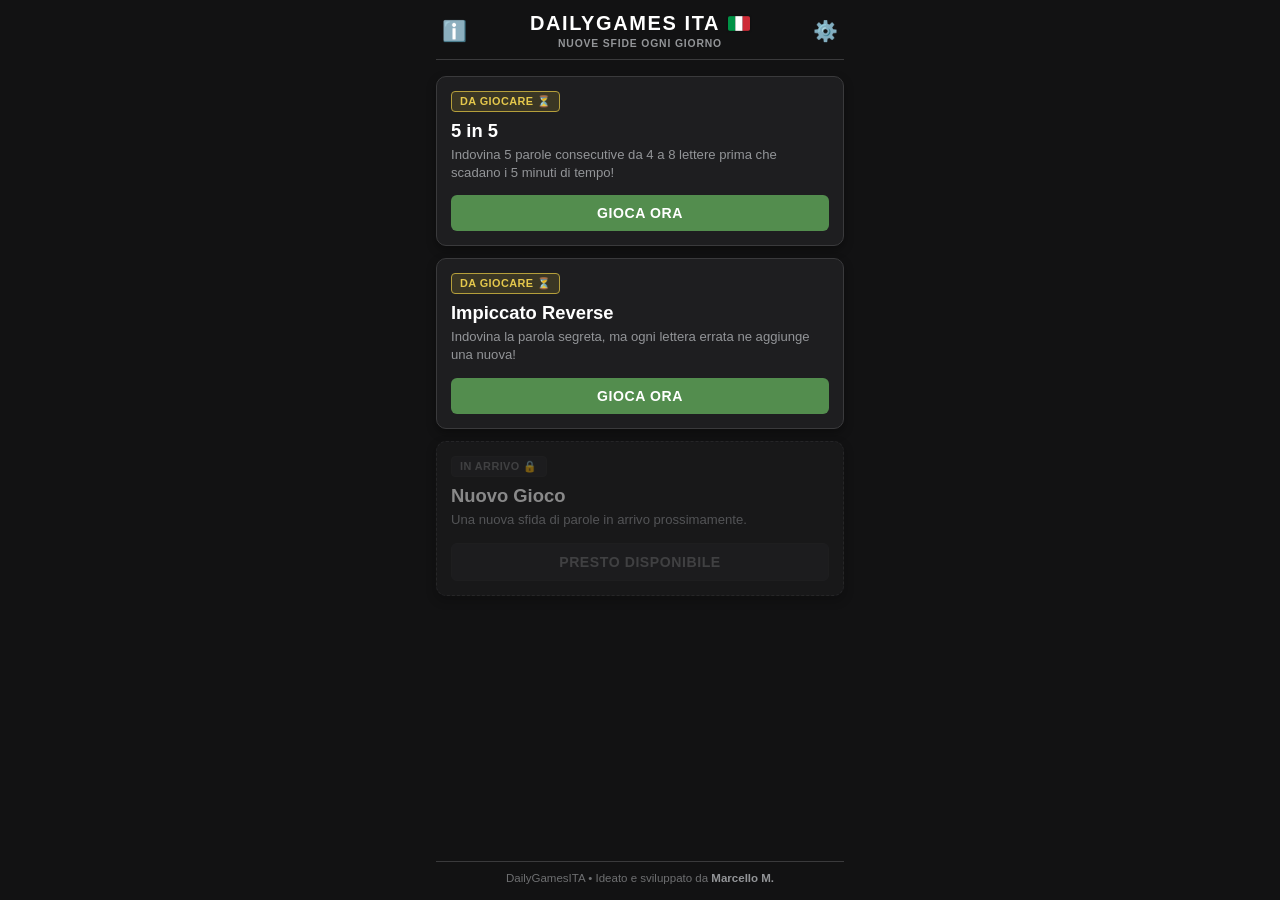
==== index.html @ c3cf630a "Version1.0.0" ====
<!DOCTYPE html>
<html lang="it">
<head>
  <meta charset="UTF-8">
  <meta name="viewport" content="width=device-width, initial-scale=1.0, maximum-scale=1.0, user-scalable=no">
  <title>DailyGamesITA - Giochi di Parole Quotidiani</title>
  <meta name="description" content="I migliori giochi di parole quotidiani in italiano. Sfida la tua mente ogni giorno con 5 in 5 e Impiccato Reverse.">
  <meta name="theme-color" content="#121213">
  <link rel="stylesheet" href="style.css">
</head>
<body>
  <div id="app-container">
    <!-- HEADER -->
    <header>
      <div class="header-left header-col">
        <button id="btn-about" class="icon-btn" aria-label="Informazioni sul portale">ℹ️</button>
      </div>
      <div class="header-center">
        <h1 class="logo">
          DAILYGAMES ITA
          <svg class="flag-icon" viewBox="0 0 3 2" width="22" height="15" aria-label="Italia" role="img">
            <rect width="1" height="2" fill="#009246" />
            <rect x="1" width="1" height="2" fill="#ffffff" />
            <rect x="2" width="1" height="2" fill="#ce2b37" />
          </svg>
        </h1>
        <span class="site-tag">NUOVE SFIDE OGNI GIORNO</span>
      </div>
      <div class="header-right header-col">
        <button id="btn-settings" class="icon-btn" aria-label="Impostazioni portale">⚙️</button>
      </div>
    </header>

    <!-- GRIGLIA GIOCHI MINIMAL -->
    <main class="games-grid">
      <!-- GIOCO 1: 5 IN 5 -->
      <article class="game-card" id="card-5in5">
        <div class="card-header">
          <span class="game-badge badge-pending" id="badge-5in5">DA GIOCARE ⏳</span>
        </div>
        <div class="card-body">
          <h2 class="game-title">5 in 5</h2>
          <p class="game-desc">
            Indovina 5 parole consecutive da 4 a 8 lettere prima che scadano i 5 minuti di tempo!
          </p>
        </div>
        <div class="card-footer">
          <a href="5in5/index.html" class="btn-play">GIOCA ORA</a>
        </div>
      </article>

      <!-- GIOCO 2: IMPICCATO REVERSE -->
      <article class="game-card" id="card-impiccato">
        <div class="card-header">
          <span class="game-badge badge-pending" id="badge-impiccato">DA GIOCARE ⏳</span>
        </div>
        <div class="card-body">
          <h2 class="game-title">Impiccato Reverse</h2>
          <p class="game-desc">
            Indovina la parola segreta, ma ogni lettera errata ne aggiunge una nuova!
          </p>
        </div>
        <div class="card-footer">
          <a href="impiccato-reverse/index.html" class="btn-play">GIOCA ORA</a>
        </div>
      </article>

      <!-- GIOCO 3: PROSSIMAMENTE -->
      <article class="game-card card-disabled">
        <div class="card-header">
          <span class="game-badge badge-coming">IN ARRIVO 🔒</span>
        </div>
        <div class="card-body">
          <h2 class="game-title">Nuovo Gioco</h2>
          <p class="game-desc">
            Una nuova sfida di parole in arrivo prossimamente.
          </p>
        </div>
        <div class="card-footer">
          <button class="btn-play btn-disabled" disabled>PRESTO DISPONIBILE</button>
        </div>
      </article>
    </main>

    <!-- FOOTER -->
    <footer>
      <p class="footer-text">
        DailyGamesITA • Ideato e sviluppato da <strong>Marcello M.</strong>
      </p>
    </footer>
  </div>

  <!-- TOAST NOTIFICHE -->
  <div id="toast-container" class="toast-container"></div>

  <!-- MODALE INFORMAZIONI PORTALE -->
  <div id="modal-about" class="modal-overlay hidden">
    <div class="modal-card">
      <div class="modal-header">
        <h2>Informazioni su DailyGamesITA</h2>
        <button class="btn-close-modal" data-close="modal-about">&times;</button>
      </div>
      <div class="modal-body">
        <p><strong>DailyGamesITA</strong> è un portale indipendente dedicato ai giochi di parole quotidiani in lingua italiana.</p>
        <hr class="modal-divider">
        <p><strong>Versione Hub:</strong> 1.0.0</p>
        <p><strong>Autore:</strong> Marcello M.</p>
        <p><strong>Contatti & Segnalazioni:</strong> <a href="mailto:cinqueincinque@gmail.com" class="link-contact">cinqueincinque@gmail.com</a></p>
        <hr class="modal-divider">
        <p class="modal-note">Tutti i progressi e le statistiche vengono salvati in locale nel tuo browser per garantirti la massima privacy e velocità.</p>
      </div>
      <div class="modal-footer">
        <button class="btn-primary" data-close="modal-about">CHIUDI</button>
      </div>
    </div>
  </div>

  <!-- MODALE IMPOSTAZIONI HUB (PROMEMORIA CENTRALIZZATO) -->
  <div id="modal-settings" class="modal-overlay hidden">
    <div class="modal-card">
      <div class="modal-header">
        <h2>⚙️ Impostazioni Portale</h2>
        <button class="btn-close-modal" data-close="modal-settings">&times;</button>
      </div>
      <div class="modal-body">
        <h3>🔔 Promemoria Giornaliero</h3>
        <p>Ricevi una notifica ogni giorno per ricordarti di giocare alle nuove sfide di parole!</p>
        
        <div class="reminder-setting-group">
          <label for="reminder-time"><strong>Orario promemoria:</strong></label>
          <input type="time" id="reminder-time" class="time-input" value="09:00">
        </div>

        <div class="reminder-status-box" id="reminder-status-text">
          Stato: <span>Disattivato</span>
        </div>

        <div class="reminder-actions-group">
          <button id="btn-toggle-reminder" class="btn-primary">ATTIVA PROMEMORIA</button>
        </div>
      </div>
      <div class="modal-footer">
        <button class="btn-secondary" data-close="modal-settings">CHIUDI</button>
      </div>
    </div>
  </div>

  <!-- SCRIPT DI CONTROLLO STATO GIOCHI & NOTIFICHE -->
  <script>
    (() => {
      "use strict";

      const REMINDER_KEY = "dailygames_reminder_config";

      const btnAbout = document.getElementById("btn-about");
      const btnSettings = document.getElementById("btn-settings");
      const modalAbout = document.getElementById("modal-about");
      const modalSettings = document.getElementById("modal-settings");
      const toastContainer = document.getElementById("toast-container");

      const reminderTimeInput = document.getElementById("reminder-time");
      const reminderStatusText = document.getElementById("reminder-status-text");
      const btnToggleReminder = document.getElementById("btn-toggle-reminder");

      function showToast(msg) {
        if (!toastContainer) return;
        const toast = document.createElement("div");
        toast.className = "toast";
        toast.textContent = msg;
        toastContainer.appendChild(toast);
        setTimeout(() => toast.remove(), 2500);
      }

      // Gestione apertura/chiusura modali
      if (btnAbout && modalAbout) {
        btnAbout.addEventListener("click", () => modalAbout.classList.remove("hidden"));
      }
      if (btnSettings && modalSettings) {
        btnSettings.addEventListener("click", () => modalSettings.classList.remove("hidden"));
      }

      document.querySelectorAll("[data-close]").forEach((btn) => {
        btn.addEventListener("click", (e) => {
          const targetModalId = e.currentTarget.getAttribute("data-close");
          const targetModal = document.getElementById(targetModalId);
          if (targetModal) targetModal.classList.add("hidden");
        });
      });

      // Gestione Promemoria Centralizzato
      function getReminderConfig() {
        try {
          return JSON.parse(localStorage.getItem(REMINDER_KEY) || '{"enabled":false,"time":"09:00"}');
        } catch (e) {
          return { enabled: false, time: "09:00" };
        }
      }

      function saveReminderConfig(config) {
        localStorage.setItem(REMINDER_KEY, JSON.stringify(config));
      }

      function updateReminderUI(enabled, time) {
        if (!reminderStatusText || !btnToggleReminder) return;
        if (enabled) {
          reminderStatusText.className = "reminder-status-box active";
          reminderStatusText.innerHTML = `Stato: <span>Attivo (ore ${time})</span>`;
          btnToggleReminder.textContent = "DISATTIVA PROMEMORIA";
          btnToggleReminder.classList.remove("btn-primary");
          btnToggleReminder.classList.add("btn-danger");
        } else {
          reminderStatusText.className = "reminder-status-box";
          reminderStatusText.innerHTML = "Stato: <span>Disattivato</span>";
          btnToggleReminder.textContent = "ATTIVA PROMEMORIA";
          btnToggleReminder.classList.remove("btn-danger");
          btnToggleReminder.classList.add("btn-primary");
        }
      }

      function initReminders() {
        const config = getReminderConfig();
        if (reminderTimeInput) {
          reminderTimeInput.value = config.time || "09:00";
          reminderTimeInput.addEventListener("change", () => {
            const current = getReminderConfig();
            current.time = reminderTimeInput.value || "09:00";
            saveReminderConfig(current);
            if (current.enabled) {
              updateReminderUI(true, current.time);
              showToast(`Orario promemoria aggiornato alle ${current.time}`);
            }
          });
        }

        updateReminderUI(config.enabled, config.time || "09:00");

        if (btnToggleReminder) {
          btnToggleReminder.addEventListener("click", async () => {
            const current = getReminderConfig();
            if (!current.enabled) {
              if (!("Notification" in window)) {
                showToast("Notifiche non supportate da questo browser.");
                return;
              }

              let permission = Notification.permission;
              if (permission !== "granted") {
                permission = await Notification.requestPermission();
              }

              if (permission === "granted") {
                current.enabled = true;
                current.time = reminderTimeInput ? reminderTimeInput.value : "09:00";
                saveReminderConfig(current);
                updateReminderUI(true, current.time);
                showToast("Promemoria giornaliero attivato! 🔔");
              } else {
                showToast("Permesso notifiche non concesso nel browser.");
              }
            } else {
              current.enabled = false;
              saveReminderConfig(current);
              updateReminderUI(false, current.time || "09:00");
              showToast("Promemoria disattivato.");
            }
          });
        }
      }

      // Sincronizzazione dinamica dello stato giornaliero da localStorage
      function checkGamesStatus() {
        const todayISO = new Date().toISOString().slice(0, 10);
        const startDate = new Date("2026-01-01T00:00:00");
        const now = new Date();
        const diffTime = Math.abs(now.getTime() - startDate.getTime());
        const currentDayNumber = Math.floor(diffTime / (1000 * 60 * 60 * 24)) + 1;

        // 1. Controllo 5 in 5
        try {
          const stats5 = JSON.parse(localStorage.getItem("cinque_in_cinque_stats") || "{}");
          const badge5 = document.getElementById("badge-5in5");
          const save5 = JSON.parse(localStorage.getItem(`cinque_save_day_${currentDayNumber}`) || "null");

          if (badge5) {
            if (stats5.history && stats5.history[todayISO]) {
              if (stats5.history[todayISO].won) {
                badge5.textContent = "COMPLETATO 🏆";
                badge5.className = "game-badge badge-won";
              } else {
                badge5.textContent = "COMPLETATO ✅";
                badge5.className = "game-badge badge-played";
              }
            } else if (save5 && !save5.isGameOver && (save5.isTimerStarted || save5.currentRoundIndex > 0 || (save5.roundAttempts && save5.roundAttempts.some(a => a > 0)))) {
              badge5.textContent = "IN CORSO 🟡";
              badge5.className = "game-badge badge-progress";
            } else {
              badge5.textContent = "DA GIOCARE ⏳";
              badge5.className = "game-badge badge-pending";
            }
          }
        } catch (e) {}

        // 2. Controllo Impiccato Reverse
        try {
          const settings = JSON.parse(localStorage.getItem("impiccato_reverse_settings") || '{"wordLength":5}');
          const len = settings.wordLength || 5;
          const statsImp = JSON.parse(localStorage.getItem(`impiccato_reverse_stats_len_${len}`) || "{}");
          const badgeImp = document.getElementById("badge-impiccato");
          const saveImp = JSON.parse(localStorage.getItem(`impiccato_reverse_save_day_${currentDayNumber}_len_${len}`) || "null");

          if (badgeImp) {
            if (statsImp.history && statsImp.history[todayISO]) {
              if (statsImp.history[todayISO].won) {
                badgeImp.textContent = "COMPLETATO 🏆";
                badgeImp.className = "game-badge badge-won";
              } else {
                badgeImp.textContent = "COMPLETATO ✅";
                badgeImp.className = "game-badge badge-played";
              }
            } else if (saveImp && !saveImp.isGameOver && (saveImp.activeWordsCount > 1 || (saveImp.guessedLetters && saveImp.guessedLetters.length > 0) || (saveImp.missedLetters && saveImp.missedLetters.length > 0))) {
              badgeImp.textContent = "IN CORSO 🟡";
              badgeImp.className = "game-badge badge-progress";
            } else {
              badgeImp.textContent = "DA GIOCARE ⏳";
              badgeImp.className = "game-badge badge-pending";
            }
          }
        } catch (e) {}
      }

      initReminders();
      checkGamesStatus();
    })();
  </script>
</body>
</html>
---- style.css ----
/* ==========================================================================
   DAILYGAMES ITA - STYLESHEET LANDING PAGE (style.css)
   Mobile-first, Dark Theme Minimal
   ========================================================================== */

:root {
  --bg-primary: #121213;
  --bg-surface: #1e1e20;
  --bg-surface-elevated: #272729;

  --text-primary: #ffffff;
  --text-secondary: #939598;
  --text-muted: #6e6f71;

  --color-green: #538d4e;
  --color-green-hover: #447740;
  --color-yellow: #b59f3b;
  --color-fail: #e74c3c;

  --border-color: #3a3a3c;
  --border-subtle: #2a2a2c;

  --font-family: -apple-system, BlinkMacSystemFont, "Segoe UI", Roboto, Helvetica, Arial, sans-serif;
}

* {
  box-sizing: border-box;
  margin: 0;
  padding: 0;
  user-select: none;
  -webkit-user-select: none;
}

html, body {
  background-color: var(--bg-primary);
  color: var(--text-primary);
  font-family: var(--font-family);
  min-height: 100vh;
  min-height: 100dvh;
  margin: 0;
  padding: 0;
}

body {
  display: flex;
  justify-content: center;
  align-items: flex-start;
}

/* CONTENITORE PRINCIPALE */
#app-container {
  width: 100%;
  max-width: 440px;
  min-height: 100vh;
  min-height: 100dvh;
  display: flex;
  flex-direction: column;
  justify-content: space-between;
  padding: 12px 16px 16px 16px;
}

/* ==========================================================================
   HEADER CENTRATO
   ========================================================================== */
header {
  display: flex;
  align-items: center;
  justify-content: space-between;
  border-bottom: 1px solid var(--border-color);
  padding-bottom: 10px;
  width: 100%;
}

.header-col {
  flex: 1;
  display: flex;
  align-items: center;
}

.header-left {
  justify-content: flex-start;
}

.header-right {
  justify-content: flex-end;
}

.header-center {
  flex: 3;
  display: flex;
  flex-direction: column;
  align-items: center;
  justify-content: center;
  text-align: center;
}

.logo {
  font-size: 1.25rem;
  font-weight: 900;
  letter-spacing: 0.08em;
  color: var(--text-primary);
  line-height: 1.1;
  margin: 0;
  white-space: nowrap;
  display: inline-flex;
  align-items: center;
  gap: 8px;
}

.flag-icon {
  border-radius: 2px;
  box-shadow: 0 0 2px rgba(0, 0, 0, 0.5);
  display: inline-block;
  vertical-align: middle;
}

.site-tag {
  font-size: 0.65rem;
  font-weight: 700;
  color: var(--text-secondary);
  letter-spacing: 0.08em;
  margin-top: 4px;
  text-transform: uppercase;
}

.icon-btn {
  background: none;
  border: none;
  font-size: 1.25rem;
  cursor: pointer;
  padding: 6px;
  border-radius: 6px;
  transition: background 0.2s ease, transform 0.1s ease;
}

.icon-btn:hover {
  background: var(--bg-surface-elevated);
}

.icon-btn:active {
  transform: scale(0.95);
}

/* ==========================================================================
   GRIGLIA GIOCHI MINIMAL
   ========================================================================== */
.games-grid {
  display: flex;
  flex-direction: column;
  gap: 12px;
  margin: 16px 0;
  flex: 1;
}

.game-card {
  background-color: var(--bg-surface);
  border: 1px solid var(--border-color);
  border-radius: 10px;
  padding: 14px;
  display: flex;
  flex-direction: column;
  gap: 8px;
  box-shadow: 0 4px 10px rgba(0, 0, 0, 0.35);
  transition: border-color 0.2s ease;
}

.game-card:hover {
  border-color: #555558;
}

.card-header {
  display: flex;
  align-items: center;
  justify-content: flex-start;
}

.game-badge {
  font-size: 0.68rem;
  font-weight: 800;
  padding: 3px 8px;
  border-radius: 4px;
  letter-spacing: 0.04em;
  text-transform: uppercase;
  transition: all 0.2s ease;
}

/* BADGE STATI GIOCO */
.badge-pending {
  background-color: rgba(181, 159, 59, 0.18);
  color: #e5c84c;
  border: 1px solid var(--color-yellow);
}

.badge-progress {
  background-color: rgba(181, 159, 59, 0.12);
  color: var(--color-yellow);
  border: 1px solid var(--color-yellow);
}

.badge-won {
  background-color: var(--color-green);
  color: #ffffff;
  border: 1px solid var(--color-green);
  box-shadow: 0 0 6px rgba(83, 141, 78, 0.35);
}

.badge-played {
  background-color: rgba(83, 141, 78, 0.12);
  color: #6aaa64;
  border: 1px solid var(--color-green);
}

.badge-coming {
  background-color: var(--bg-surface-elevated);
  color: var(--text-muted);
  border: 1px solid var(--border-subtle);
}

.card-body {
  display: flex;
  flex-direction: column;
  gap: 4px;
}

.game-title {
  font-size: 1.15rem;
  font-weight: 800;
  color: var(--text-primary);
}

.game-desc {
  font-size: 0.82rem;
  color: var(--text-secondary);
  line-height: 1.35;
}

.card-footer {
  margin-top: 6px;
}

.btn-play {
  display: block;
  width: 100%;
  padding: 10px;
  background-color: var(--color-green);
  border: none;
  border-radius: 6px;
  color: #ffffff;
  font-size: 0.88rem;
  font-weight: 800;
  letter-spacing: 0.04em;
  text-align: center;
  text-decoration: none;
  cursor: pointer;
  transition: background-color 0.2s ease, transform 0.1s ease;
}

.btn-play:hover {
  background-color: var(--color-green-hover);
}

.btn-play:active {
  transform: scale(0.99);
}

/* CARD IN ARRIVO */
.card-disabled {
  opacity: 0.5;
  border-style: dashed;
}

.card-disabled:hover {
  border-color: var(--border-color);
}

.btn-disabled {
  background-color: var(--bg-surface-elevated) !important;
  color: var(--text-muted) !important;
  cursor: not-allowed;
  border: 1px solid var(--border-subtle);
}

/* ==========================================================================
   FOOTER
   ========================================================================== */
footer {
  border-top: 1px solid var(--border-color);
  padding-top: 10px;
  margin-top: 6px;
  text-align: center;
}

.footer-text {
  font-size: 0.72rem;
  color: var(--text-muted);
}

.footer-text strong {
  color: var(--text-secondary);
}

/* ==========================================================================
   TOAST NOTIFICHE
   ========================================================================== */
.toast-container {
  position: fixed;
  top: 10%;
  left: 50%;
  transform: translateX(-50%);
  z-index: 3000;
  display: flex;
  flex-direction: column;
  gap: 6px;
  pointer-events: none;
}

.toast {
  background-color: #ffffff;
  color: #121213;
  padding: 8px 14px;
  border-radius: 4px;
  font-weight: 700;
  font-size: 0.85rem;
  box-shadow: 0 4px 12px rgba(0, 0, 0, 0.5);
  animation: fadeInOut 2.2s forwards;
}

/* ==========================================================================
   MODALI
   ========================================================================== */
.modal-overlay {
  position: fixed;
  top: 0;
  left: 0;
  width: 100%;
  height: 100%;
  background: rgba(0, 0, 0, 0.8);
  backdrop-filter: blur(5px);
  display: flex;
  align-items: center;
  justify-content: center;
  z-index: 2000;
  padding: 16px;
}

.modal-overlay.hidden {
  display: none !important;
}

.modal-card {
  background-color: var(--bg-surface);
  border: 1px solid var(--border-color);
  border-radius: 10px;
  width: 100%;
  max-width: 380px;
  padding: 16px;
  box-shadow: 0 10px 30px rgba(0, 0, 0, 0.8);
}

.modal-header {
  display: flex;
  justify-content: space-between;
  align-items: center;
  margin-bottom: 10px;
}

.modal-header h2 {
  font-size: 1.1rem;
  font-weight: 800;
}

.btn-close-modal {
  background: none;
  border: none;
  font-size: 1.4rem;
  color: var(--text-secondary);
  cursor: pointer;
}

.modal-body {
  font-size: 0.86rem;
  line-height: 1.45;
  color: #d1d2d4;
}

.modal-body h3 {
  font-size: 0.95rem;
  font-weight: 800;
  color: var(--text-primary);
  margin-bottom: 4px;
}

.modal-divider {
  border: 0;
  border-top: 1px solid var(--border-color);
  margin: 10px 0;
}

.link-contact {
  color: var(--color-green);
  font-weight: 700;
  text-decoration: none;
}

.link-contact:hover {
  text-decoration: underline;
}

.modal-note {
  font-size: 0.78rem;
  font-style: italic;
  color: var(--text-secondary);
  margin-top: 6px;
}

/* IMPOSTAZIONI PROMEMORIA */
.reminder-setting-group {
  margin: 10px 0 8px 0;
  display: flex;
  flex-direction: column;
  gap: 6px;
}

.time-input {
  background-color: var(--bg-surface-elevated);
  border: 1px solid var(--border-color);
  color: #ffffff;
  padding: 8px 12px;
  border-radius: 6px;
  font-size: 1rem;
  font-weight: 700;
  width: 100%;
}

.reminder-status-box {
  background-color: var(--bg-surface-elevated);
  padding: 8px 12px;
  border-radius: 6px;
  font-size: 0.85rem;
  margin-bottom: 10px;
  border: 1px solid var(--border-subtle);
}

.reminder-status-box span {
  font-weight: 800;
  color: var(--color-yellow);
}

.reminder-status-box.active span {
  color: var(--color-green);
}

.modal-footer {
  margin-top: 14px;
}

.btn-primary {
  width: 100%;
  padding: 10px;
  background-color: var(--color-green);
  border: none;
  border-radius: 6px;
  color: #ffffff;
  font-weight: 800;
  font-size: 0.88rem;
  cursor: pointer;
  transition: background-color 0.2s ease;
}

.btn-primary:hover {
  background-color: var(--color-green-hover);
}

.btn-secondary {
  width: 100%;
  padding: 10px;
  background-color: var(--bg-surface-elevated);
  border: 1px solid var(--border-color);
  border-radius: 6px;
  color: var(--text-secondary);
  font-size: 0.85rem;
  font-weight: 700;
  cursor: pointer;
}

.btn-secondary:hover {
  background-color: #38383a;
  color: #fff;
}

/* ANIMAZIONI */
@keyframes fadeInOut {
  0% { opacity: 0; transform: translateY(-8px); }
  15% { opacity: 1; transform: translateY(0); }
  75% { opacity: 1; transform: translateY(0); }
  100% { opacity: 0; transform: translateY(-8px); }
}
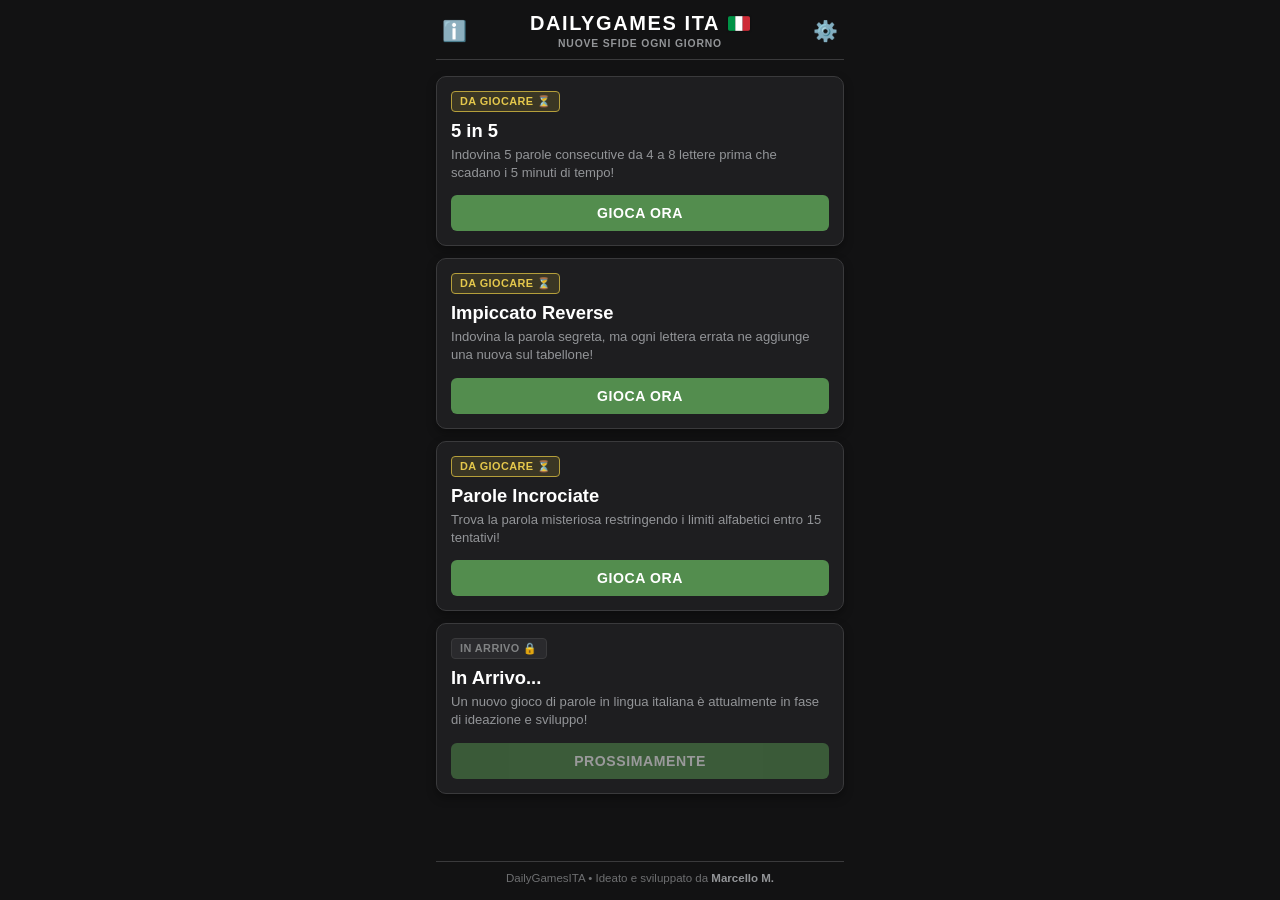
==== commit fa6c3e3e: "Add files via upload" ====
--- a/index.html
+++ b/index.html
@@ -3,10 +3,38 @@
 <head>
   <meta charset="UTF-8">
   <meta name="viewport" content="width=device-width, initial-scale=1.0, maximum-scale=1.0, user-scalable=no">
-  <title>DailyGamesITA - Giochi di Parole Quotidiani</title>
-  <meta name="description" content="I migliori giochi di parole quotidiani in italiano. Sfida la tua mente ogni giorno con 5 in 5 e Impiccato Reverse.">
+  <title>DailyGamesITA - Giochi di Parole Quotidiani in Italiano</title>
+  <meta name="description" content="DailyGamesITA è il portale italiano dei giochi di parole giornalieri: mettiti alla prova ogni giorno con 5 in 5, Impiccato Reverse e Parole Incrociate. Nuove sfide ogni giorno!">
+  <meta name="keywords" content="daily games ita, giochi di parole italiani, wordle italiano, 5 in 5, impiccato reverse, parole incrociate, betweenle italiano, giochi enigmistica quotidiani">
+  <meta name="author" content="Marcello M.">
+  <meta name="robots" content="index, follow">
+  <link rel="canonical" href="https://daily-games-ita.vercel.app/">
   <meta name="theme-color" content="#121213">
+
+  <!-- OPEN GRAPH / FACEBOOK / WHATSAPP / TELEGRAM -->
+  <meta property="og:type" content="website">
+  <meta property="og:url" content="https://daily-games-ita.vercel.app/">
+  <meta property="og:title" content="DailyGamesITA - Giochi di Parole Quotidiani in Italiano">
+  <meta property="og:description" content="Sfida la tua mente ogni giorno con i migliori daily word game in italiano: 5 in 5, Impiccato Reverse e Parole Incrociate.">
+  <meta property="og:locale" content="it_IT">
+  <meta property="og:site_name" content="DailyGamesITA">
+
+  <!-- TWITTER CARDS -->
+  <meta name="twitter:card" content="summary">
+  <meta name="twitter:title" content="DailyGamesITA - Giochi di Parole Quotidiani in Italiano">
+  <meta name="twitter:description" content="Sfida la tua mente ogni giorno con 5 in 5, Impiccato Reverse e Parole Incrociate su DailyGamesITA.">
+
   <link rel="stylesheet" href="style.css">
+
+  <!-- GOOGLE ANALYTICS (GA4) -->
+  <script async src="https://www.googletagmanager.com/gtag/js?id=G-9ZBPJ48DNG"></script>
+  <script>
+    window.dataLayer = window.dataLayer || [];
+    function gtag(){dataLayer.push(arguments);}
+    gtag('js', new Date());
+
+    gtag('config', 'G-9ZBPJ48DNG');
+  </script>
 </head>
 <body>
   <div id="app-container">
@@ -31,7 +59,7 @@
       </div>
     </header>
 
-    <!-- GRIGLIA GIOCHI MINIMAL -->
+    <!-- GRIGLIA GIOCHI -->
     <main class="games-grid">
       <!-- GIOCO 1: 5 IN 5 -->
       <article class="game-card" id="card-5in5">
@@ -45,7 +73,7 @@
           </p>
         </div>
         <div class="card-footer">
-          <a href="5in5/index.html" class="btn-play">GIOCA ORA</a>
+          <a href="5in5/index.html" class="btn-play" id="btn-play-5in5">GIOCA ORA</a>
         </div>
       </article>
 
@@ -57,27 +85,43 @@
         <div class="card-body">
           <h2 class="game-title">Impiccato Reverse</h2>
           <p class="game-desc">
-            Indovina la parola segreta, ma ogni lettera errata ne aggiunge una nuova!
+            Indovina la parola segreta, ma ogni lettera errata ne aggiunge una nuova sul tabellone!
           </p>
         </div>
         <div class="card-footer">
-          <a href="impiccato-reverse/index.html" class="btn-play">GIOCA ORA</a>
+          <a href="impiccato-reverse/index.html" class="btn-play" id="btn-play-impiccato">GIOCA ORA</a>
         </div>
       </article>
 
-      <!-- GIOCO 3: PROSSIMAMENTE -->
-      <article class="game-card card-disabled">
+      <!-- GIOCO 3: PAROLE INCROCIATE -->
+      <article class="game-card" id="card-parole-incrociate">
         <div class="card-header">
-          <span class="game-badge badge-coming">IN ARRIVO 🔒</span>
+          <span class="game-badge badge-pending" id="badge-parole-incrociate">DA GIOCARE ⏳</span>
         </div>
         <div class="card-body">
-          <h2 class="game-title">Nuovo Gioco</h2>
+          <h2 class="game-title">Parole Incrociate</h2>
           <p class="game-desc">
-            Una nuova sfida di parole in arrivo prossimamente.
+            Trova la parola misteriosa restringendo i limiti alfabetici entro 15 tentativi!
           </p>
         </div>
         <div class="card-footer">
-          <button class="btn-play btn-disabled" disabled>PRESTO DISPONIBILE</button>
+          <a href="parole-incrociate/index.html" class="btn-play" id="btn-play-parole-incrociate">GIOCA ORA</a>
+        </div>
+      </article>
+
+      <!-- GIOCO 4: IN ARRIVO (PROSSIMAMENTE) -->
+      <article class="game-card" id="card-in-arrivo">
+        <div class="card-header">
+          <span class="game-badge badge-pending" id="badge-in-arrivo" style="background-color: var(--color-surface-light, #2a2a2d); color: var(--color-text-muted, #818384); border-color: var(--color-border, #3a3a3c);">IN ARRIVO 🔒</span>
+        </div>
+        <div class="card-body">
+          <h2 class="game-title">In Arrivo...</h2>
+          <p class="game-desc">
+            Un nuovo gioco di parole in lingua italiana è attualmente in fase di ideazione e sviluppo!
+          </p>
+        </div>
+        <div class="card-footer">
+          <button class="btn-play" id="btn-play-in-arrivo" disabled style="pointer-events: none; opacity: 0.55; cursor: not-allowed;">PROSSIMAMENTE</button>
         </div>
       </article>
     </main>
@@ -103,11 +147,20 @@
       <div class="modal-body">
         <p><strong>DailyGamesITA</strong> è un portale indipendente dedicato ai giochi di parole quotidiani in lingua italiana.</p>
         <hr class="modal-divider">
-        <p><strong>Versione Hub:</strong> 1.0.0</p>
-        <p><strong>Autore:</strong> Marcello M.</p>
-        <p><strong>Contatti & Segnalazioni:</strong> <a href="mailto:cinqueincinque@gmail.com" class="link-contact">cinqueincinque@gmail.com</a></p>
+        <div class="about-info-group">
+          <p><strong>Versione:</strong> 2.0.0</p>
+          <p><strong>Autore:</strong> Marcello M.</p>
+          <p><strong>Contatti & Segnalazioni:</strong> <a href="mailto:cinqueincinque@gmail.com" class="link-contact">cinqueincinque@gmail.com</a></p>
+        </div>
         <hr class="modal-divider">
-        <p class="modal-note">Tutti i progressi e le statistiche vengono salvati in locale nel tuo browser per garantirti la massima privacy e velocità.</p>
+        <p><strong>I Giochi della Piattaforma:</strong></p>
+        <ul style="padding-left: 20px; margin-top: 6px; font-size: 0.84rem; color: #d1d2d4; display: flex; flex-direction: column; gap: 4px;">
+          <li><strong>5 in 5:</strong> 5 tappe a lunghezza crescente (4-8 lettere) in 5:00 minuti totali ad anagramma chiuso. Ispirato a <a href="https://five-in-five-one.vercel.app/" target="_blank" rel="noopener noreferrer" class="link-contact">Five-in-Five</a>.</li>
+          <li><strong>Impiccato Reverse:</strong> L'impiccato al contrario con max 6 parole/errori e statistiche indipendenti (4-8 lettere). Ispirato a <a href="https://foximax.com/" target="_blank" rel="noopener noreferrer" class="link-contact">FoxiMax</a>.</li>
+          <li><strong>Parole Incrociate:</strong> Restringi i confini alfabetici entro 15 tentativi con indicatore verticale e quote di vocabolario. Ispirato a <a href="https://betweenle.com/" target="_blank" rel="noopener noreferrer" class="link-contact">Betweenle</a>.</li>
+        </ul>
+        <hr class="modal-divider">
+        <p class="modal-note">Tutti i progressi, le sessioni e le statistiche vengono salvati in locale nel tuo browser per garantirti la massima privacy e velocità.</p>
       </div>
       <div class="modal-footer">
         <button class="btn-primary" data-close="modal-about">CHIUDI</button>
@@ -162,6 +215,16 @@
       const reminderStatusText = document.getElementById("reminder-status-text");
       const btnToggleReminder = document.getElementById("btn-toggle-reminder");
 
+      const btnPlay5in5 = document.getElementById("btn-play-5in5");
+      const btnPlayImpiccato = document.getElementById("btn-play-impiccato");
+      const btnPlayParoleIncrociate = document.getElementById("btn-play-parole-incrociate");
+
+      function trackEvent(name, params = {}) {
+        if (typeof window.gtag === "function") {
+          window.gtag("event", name, params);
+        }
+      }
+
       function showToast(msg) {
         if (!toastContainer) return;
         const toast = document.createElement("div");
@@ -171,12 +234,35 @@
         setTimeout(() => toast.remove(), 2500);
       }
 
-      // Gestione apertura/chiusura modali
+      if (btnPlay5in5) {
+        btnPlay5in5.addEventListener("click", () => {
+          trackEvent("hub_click_gioco", { gioco: "5in5" });
+        });
+      }
+
+      if (btnPlayImpiccato) {
+        btnPlayImpiccato.addEventListener("click", () => {
+          trackEvent("hub_click_gioco", { gioco: "impiccato_reverse" });
+        });
+      }
+
+      if (btnPlayParoleIncrociate) {
+        btnPlayParoleIncrociate.addEventListener("click", () => {
+          trackEvent("hub_click_gioco", { gioco: "parole_incrociate" });
+        });
+      }
+
       if (btnAbout && modalAbout) {
-        btnAbout.addEventListener("click", () => modalAbout.classList.remove("hidden"));
+        btnAbout.addEventListener("click", () => {
+          modalAbout.classList.remove("hidden");
+          trackEvent("hub_open_about");
+        });
       }
       if (btnSettings && modalSettings) {
-        btnSettings.addEventListener("click", () => modalSettings.classList.remove("hidden"));
+        btnSettings.addEventListener("click", () => {
+          modalSettings.classList.remove("hidden");
+          trackEvent("hub_open_settings");
+        });
       }
 
       document.querySelectorAll("[data-close]").forEach((btn) => {
@@ -187,7 +273,6 @@
         });
       });
 
-      // Gestione Promemoria Centralizzato
       function getReminderConfig() {
         try {
           return JSON.parse(localStorage.getItem(REMINDER_KEY) || '{"enabled":false,"time":"09:00"}');
@@ -254,6 +339,7 @@
                 saveReminderConfig(current);
                 updateReminderUI(true, current.time);
                 showToast("Promemoria giornaliero attivato! 🔔");
+                trackEvent("hub_promemoria_toggle", { enabled: true, time: current.time });
               } else {
                 showToast("Permesso notifiche non concesso nel browser.");
               }
@@ -262,12 +348,12 @@
               saveReminderConfig(current);
               updateReminderUI(false, current.time || "09:00");
               showToast("Promemoria disattivato.");
+              trackEvent("hub_promemoria_toggle", { enabled: false });
             }
           });
         }
       }
 
-      // Sincronizzazione dinamica dello stato giornaliero da localStorage
       function checkGamesStatus() {
         const todayISO = new Date().toISOString().slice(0, 10);
         const startDate = new Date("2026-01-01T00:00:00");
@@ -302,11 +388,11 @@
 
         // 2. Controllo Impiccato Reverse
         try {
-          const settings = JSON.parse(localStorage.getItem("impiccato_reverse_settings") || '{"wordLength":5}');
-          const len = settings.wordLength || 5;
-          const statsImp = JSON.parse(localStorage.getItem(`impiccato_reverse_stats_len_${len}`) || "{}");
+          const settingsImp = JSON.parse(localStorage.getItem("impiccato_reverse_settings") || '{"wordLength":5}');
+          const lenImp = settingsImp.wordLength || 5;
+          const statsImp = JSON.parse(localStorage.getItem(`impiccato_reverse_stats_len_${lenImp}`) || "{}");
           const badgeImp = document.getElementById("badge-impiccato");
-          const saveImp = JSON.parse(localStorage.getItem(`impiccato_reverse_save_day_${currentDayNumber}_len_${len}`) || "null");
+          const saveImp = JSON.parse(localStorage.getItem(`impiccato_reverse_save_day_${currentDayNumber}_len_${lenImp}`) || "null");
 
           if (badgeImp) {
             if (statsImp.history && statsImp.history[todayISO]) {
@@ -326,6 +412,33 @@
             }
           }
         } catch (e) {}
+
+        // 3. Controllo Parole Incrociate
+        try {
+          const settingsInc = JSON.parse(localStorage.getItem("parole_incrociate_settings") || '{"wordLength":5}');
+          const lenInc = settingsInc.wordLength || 5;
+          const statsInc = JSON.parse(localStorage.getItem(`parole_incrociate_stats_len_${lenInc}`) || "{}");
+          const badgeInc = document.getElementById("badge-parole-incrociate");
+          const saveInc = JSON.parse(localStorage.getItem(`parole_incrociate_save_day_${currentDayNumber}_len_${lenInc}`) || "null");
+
+          if (badgeInc) {
+            if (statsInc.history && statsInc.history[todayISO]) {
+              if (statsInc.history[todayISO].won) {
+                badgeInc.textContent = "COMPLETATO 🏆";
+                badgeInc.className = "game-badge badge-won";
+              } else {
+                badgeInc.textContent = "COMPLETATO ✅";
+                badgeInc.className = "game-badge badge-played";
+              }
+            } else if (saveInc && !saveInc.isGameOver && (saveInc.attemptsHistory && saveInc.attemptsHistory.length > 0)) {
+              badgeInc.textContent = "IN CORSO 🟡";
+              badgeInc.className = "game-badge badge-progress";
+            } else {
+              badgeInc.textContent = "DA GIOCARE ⏳";
+              badgeInc.className = "game-badge badge-pending";
+            }
+          }
+        } catch (e) {}
       }
 
       initReminders();
